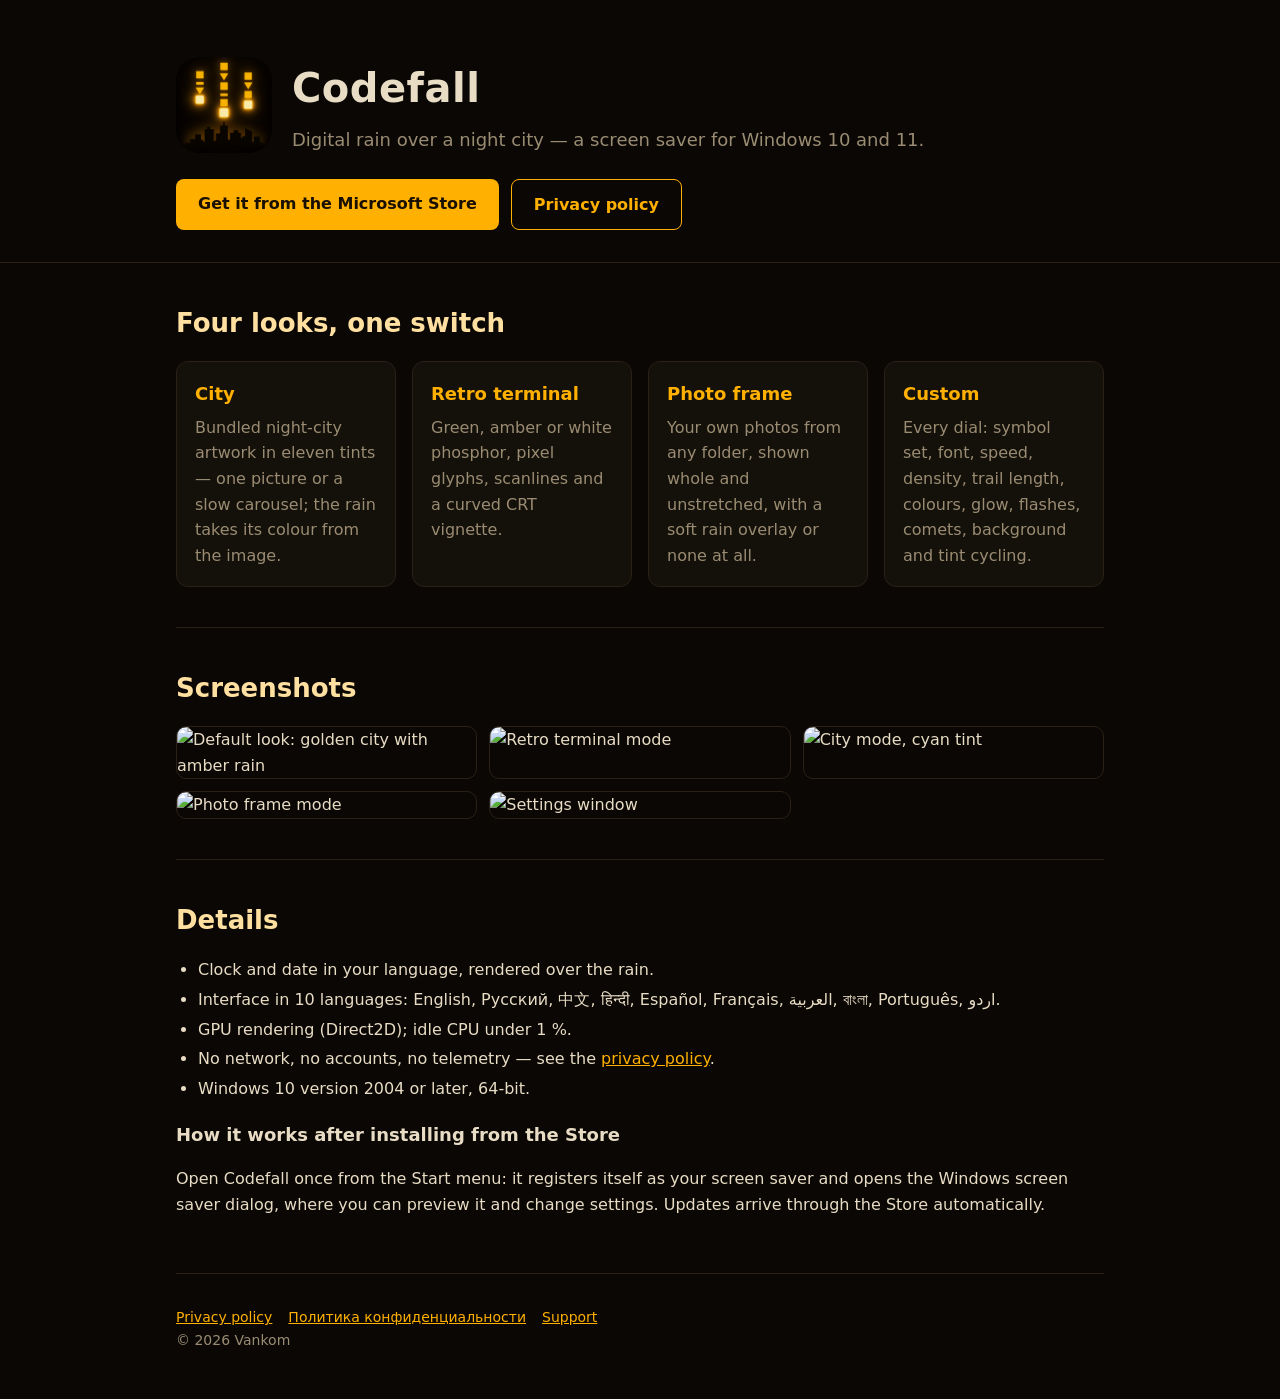
==== index.html @ 7b621c86 "Сайт Codefall: страница продукта и политика конфиденциальности (en, ru)" ====
<!DOCTYPE html>
<html lang="en">
<head>
  <meta charset="utf-8">
  <meta name="viewport" content="width=device-width, initial-scale=1">
  <title>Codefall — matrix rain screen saver for Windows</title>
  <meta name="description" content="Codefall is a Windows screen saver: glowing digital rain over a night city, a retro terminal, a photo frame with your own pictures, and a clock. Free in the Microsoft Store.">
  <link rel="icon" type="image/png" href="icon.png">
  <link rel="stylesheet" href="style.css">
</head>
<body>
  <header>
    <div class="wrap">
      <div class="brand">
        <img src="icon.png" alt="Codefall icon">
        <div>
          <h1>Codefall</h1>
          <p class="tagline">Digital rain over a night city — a screen saver for Windows 10 and 11.</p>
        </div>
      </div>
      <div class="cta">
        <a class="btn" href="https://apps.microsoft.com/detail/9N5ZNNKSW9VD">Get it from the Microsoft Store</a>
        <a class="btn secondary" href="privacy.html">Privacy policy</a>
      </div>
    </div>
  </header>

  <main class="wrap">
    <section>
      <h2>Four looks, one switch</h2>
      <div class="modes">
        <div class="mode"><h3>City</h3><p>Bundled night-city artwork in eleven tints — one picture or a slow carousel; the rain takes its colour from the image.</p></div>
        <div class="mode"><h3>Retro terminal</h3><p>Green, amber or white phosphor, pixel glyphs, scanlines and a curved CRT vignette.</p></div>
        <div class="mode"><h3>Photo frame</h3><p>Your own photos from any folder, shown whole and unstretched, with a soft rain overlay or none at all.</p></div>
        <div class="mode"><h3>Custom</h3><p>Every dial: symbol set, font, speed, density, trail length, colours, glow, flashes, comets, background and tint cycling.</p></div>
      </div>
    </section>

    <section>
      <h2>Screenshots</h2>
      <div class="shots">
        <img src="screens/en/01-default.png" alt="Default look: golden city with amber rain">
        <img src="screens/en/02-retro.png" alt="Retro terminal mode">
        <img src="screens/en/03-city.png" alt="City mode, cyan tint">
        <img src="screens/en/04-frame.png" alt="Photo frame mode">
        <img src="screens/en/05-settings.png" alt="Settings window">
      </div>
    </section>

    <section>
      <h2>Details</h2>
      <ul>
        <li>Clock and date in your language, rendered over the rain.</li>
        <li>Interface in 10 languages: English, Русский, 中文, हिन्दी, Español, Français, العربية, বাংলা, Português, اردو.</li>
        <li>GPU rendering (Direct2D); idle CPU under 1 %.</li>
        <li>No network, no accounts, no telemetry — see the <a href="privacy.html">privacy policy</a>.</li>
        <li>Windows 10 version 2004 or later, 64-bit.</li>
      </ul>
      <h3>How it works after installing from the Store</h3>
      <p>Open Codefall once from the Start menu: it registers itself as your screen saver and opens the Windows screen saver dialog, where you can preview it and change settings. Updates arrive through the Store automatically.</p>
    </section>
  </main>

  <footer>
    <div class="wrap">
      <nav><a href="privacy.html">Privacy policy</a><a href="privacy.ru.html">Политика конфиденциальности</a><a href="https://github.com/VladimirKokhnenko/codefall/issues">Support</a></nav>
      © 2026 Vankom
    </div>
  </footer>
</body>
</html>
---- style.css ----
:root {
  --bg: #0a0704;
  --panel: #14100a;
  --text: #e8dcc4;
  --muted: #9a8c72;
  --amber: #ffb000;
  --amber-light: #ffe0a0;
  --line: #2a2116;
}
* { box-sizing: border-box; }
html, body { margin: 0; padding: 0; }
body {
  background: var(--bg);
  color: var(--text);
  font: 16px/1.6 "Segoe UI", system-ui, -apple-system, sans-serif;
}
a { color: var(--amber); }
a:hover { color: var(--amber-light); }
.wrap { max-width: 960px; margin: 0 auto; padding: 0 16px; }
header { padding: 56px 0 32px; border-bottom: 1px solid var(--line); }
header .brand { display: flex; align-items: center; gap: 20px; }
header img { width: 96px; height: 96px; border-radius: 22px; }
header h1 { margin: 0; font-size: 40px; letter-spacing: 0.5px; }
header p.tagline { margin: 6px 0 0; color: var(--muted); font-size: 18px; }
.cta { margin-top: 24px; display: flex; gap: 12px; flex-wrap: wrap; }
.btn {
  display: inline-block; padding: 12px 22px; border-radius: 8px; text-decoration: none; font-weight: 600;
  background: var(--amber); color: #1a1000;
}
.btn:hover { background: var(--amber-light); color: #1a1000; }
.btn.secondary { background: transparent; color: var(--amber); border: 1px solid var(--amber); }
main section { padding: 40px 0; border-bottom: 1px solid var(--line); }
h2 { font-size: 26px; margin: 0 0 16px; color: var(--amber-light); }
h3 { font-size: 18px; margin: 20px 0 6px; }
.modes { display: grid; grid-template-columns: repeat(auto-fit, minmax(210px, 1fr)); gap: 16px; }
.mode { background: var(--panel); border: 1px solid var(--line); border-radius: 12px; padding: 18px; }
.mode h3 { margin-top: 0; color: var(--amber); }
.mode p { margin: 0; color: var(--muted); }
.shots { display: grid; grid-template-columns: repeat(auto-fit, minmax(280px, 1fr)); gap: 12px; }
.shots img { width: 100%; border-radius: 10px; border: 1px solid var(--line); display: block; }
ul { padding-left: 22px; }
li { margin: 4px 0; }
footer { padding: 32px 0 48px; color: var(--muted); font-size: 14px; }
footer nav a { margin-right: 16px; }
.lang { float: right; font-size: 14px; }
article h2 { margin-top: 28px; }
code { background: var(--panel); padding: 1px 6px; border-radius: 4px; font-size: 14px; }
@media (max-width: 600px) {
  header h1 { font-size: 30px; }
  header img { width: 72px; height: 72px; }
}
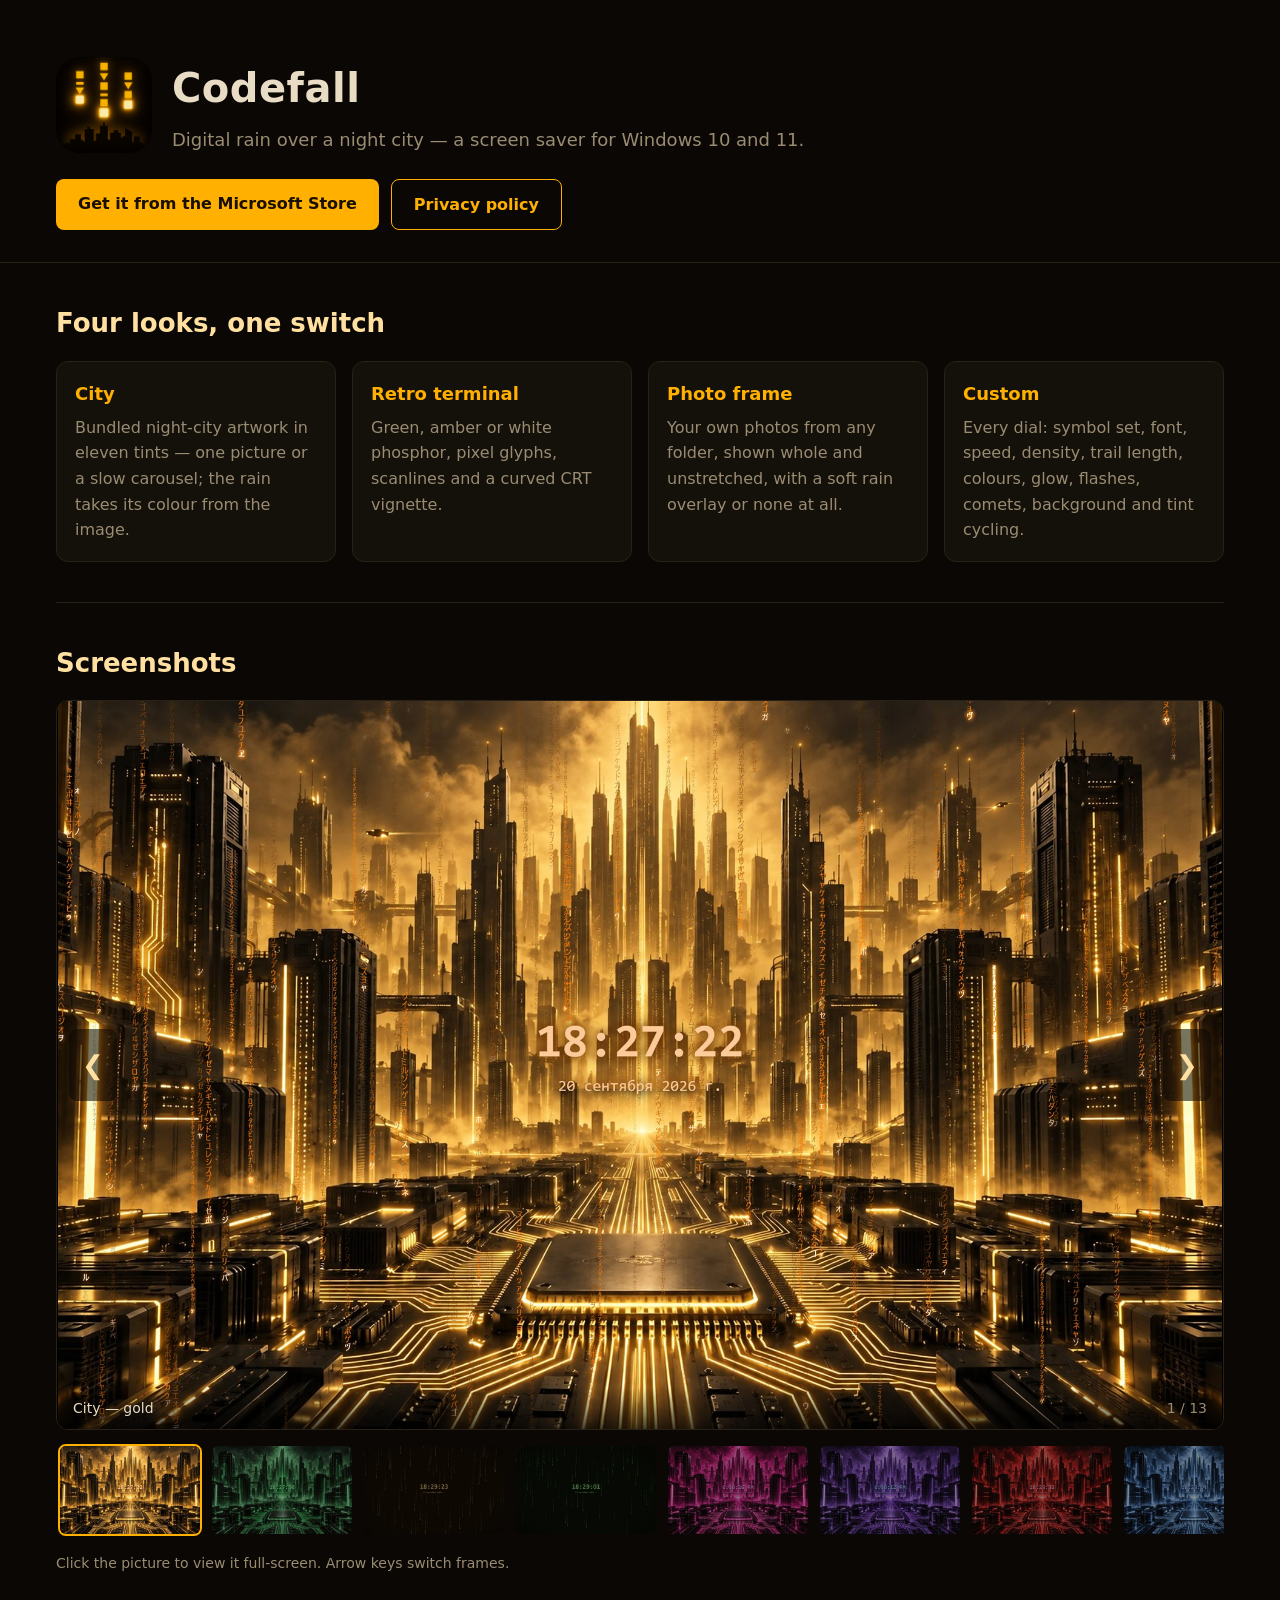
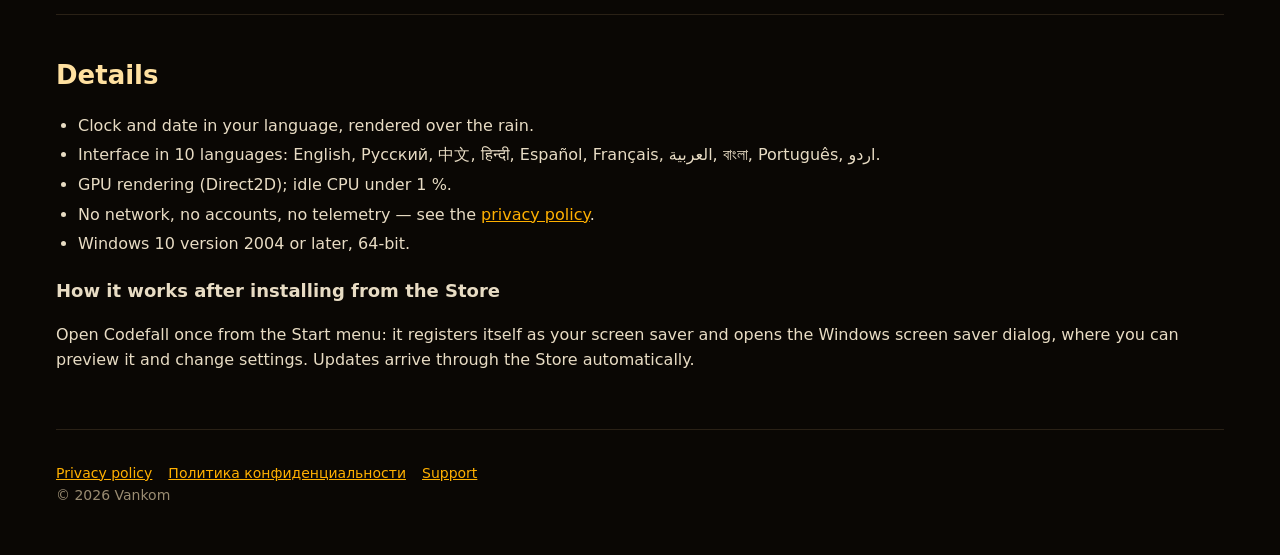
==== commit d75fd9f0: "Карусель скриншотов: 13 кадров, миниатюры, полноэкранный просмотр" ====
--- a/index.html
+++ b/index.html
@@ -36,15 +36,32 @@
       </div>
     </section>
 
-    <section>
+    <section id="screenshots">
       <h2>Screenshots</h2>
-      <div class="shots">
-        <img src="screens/en/01-default.png" alt="Default look: golden city with amber rain">
-        <img src="screens/en/02-retro.png" alt="Retro terminal mode">
-        <img src="screens/en/03-city.png" alt="City mode, cyan tint">
-        <img src="screens/en/04-frame.png" alt="Photo frame mode">
-        <img src="screens/en/05-settings.png" alt="Settings window">
+      <div class="carousel" data-count="13">
+        <div class="stage">
+          <button class="nav prev" aria-label="Previous">&#10094;</button>
+          <img class="main" src="screens/01.jpg" alt="City — gold">
+          <button class="nav next" aria-label="Next">&#10095;</button>
+          <div class="caption"><span class="cap">City — gold</span><span class="counter">1 / 13</span></div>
+        </div>
+        <div class="thumbs">
+        <button class="thumb" data-i="0" aria-label="City — gold"><img src="screens/thumbs/01.jpg" alt="City — gold" loading="lazy"></button>
+        <button class="thumb" data-i="1" aria-label="City — green"><img src="screens/thumbs/02.jpg" alt="City — green" loading="lazy"></button>
+        <button class="thumb" data-i="2" aria-label="Retro terminal — amber"><img src="screens/thumbs/03.jpg" alt="Retro terminal — amber" loading="lazy"></button>
+        <button class="thumb" data-i="3" aria-label="Retro terminal — green"><img src="screens/thumbs/04.jpg" alt="Retro terminal — green" loading="lazy"></button>
+        <button class="thumb" data-i="4" aria-label="City — magenta"><img src="screens/thumbs/05.jpg" alt="City — magenta" loading="lazy"></button>
+        <button class="thumb" data-i="5" aria-label="City — purple"><img src="screens/thumbs/06.jpg" alt="City — purple" loading="lazy"></button>
+        <button class="thumb" data-i="6" aria-label="City — red"><img src="screens/thumbs/07.jpg" alt="City — red" loading="lazy"></button>
+        <button class="thumb" data-i="7" aria-label="City — blue"><img src="screens/thumbs/08.jpg" alt="City — blue" loading="lazy"></button>
+        <button class="thumb" data-i="8" aria-label="Retro terminal — white"><img src="screens/thumbs/09.jpg" alt="Retro terminal — white" loading="lazy"></button>
+        <button class="thumb" data-i="9" aria-label="City — monochrome"><img src="screens/thumbs/10.jpg" alt="City — monochrome" loading="lazy"></button>
+        <button class="thumb" data-i="10" aria-label="Photo frame"><img src="screens/thumbs/11.jpg" alt="Photo frame" loading="lazy"></button>
+        <button class="thumb" data-i="11" aria-label="Photo frame"><img src="screens/thumbs/12.jpg" alt="Photo frame" loading="lazy"></button>
+        <button class="thumb" data-i="12" aria-label="Photo frame"><img src="screens/thumbs/13.jpg" alt="Photo frame" loading="lazy"></button>
+        </div>
       </div>
+      <p class="hint">Click the picture to view it full-screen. Arrow keys switch frames.</p>
     </section>
 
     <section>
@@ -61,11 +78,43 @@
     </section>
   </main>
 
+  <div class="lightbox" hidden><img alt=""><button class="close" aria-label="Close">&#10005;</button></div>
+
   <footer>
     <div class="wrap">
       <nav><a href="privacy.html">Privacy policy</a><a href="privacy.ru.html">Политика конфиденциальности</a><a href="https://github.com/VladimirKokhnenko/codefall/issues">Support</a></nav>
       © 2026 Vankom
     </div>
   </footer>
+  <script>
+    (function () {
+      var caps = ["City — gold", "City — green", "Retro terminal — amber", "Retro terminal — green", "City — magenta", "City — purple", "City — red", "City — blue", "Retro terminal — white", "City — monochrome", "Photo frame", "Photo frame", "Photo frame"];
+      var c = document.querySelector(".carousel"), main = c.querySelector(".main"), cap = c.querySelector(".cap"),
+          counter = c.querySelector(".counter"), thumbs = Array.prototype.slice.call(c.querySelectorAll(".thumb")),
+          lb = document.querySelector(".lightbox"), lbImg = lb.querySelector("img"), i = 0;
+      function src(n) { return "screens/" + ("0" + (n + 1)).slice(-2) + ".jpg"; }
+      function show(n) {
+        i = (n + caps.length) % caps.length;
+        main.src = src(i); main.alt = caps[i]; cap.textContent = caps[i]; counter.textContent = (i + 1) + " / " + caps.length;
+        thumbs.forEach(function (t, k) { t.classList.toggle("active", k === i); });
+        thumbs[i].scrollIntoView({ block: "nearest", inline: "center", behavior: "smooth" });
+        if (!lb.hidden) { lbImg.src = src(i); lbImg.alt = caps[i]; }
+      }
+      c.querySelector(".prev").addEventListener("click", function () { show(i - 1); });
+      c.querySelector(".next").addEventListener("click", function () { show(i + 1); });
+      thumbs.forEach(function (t) { t.addEventListener("click", function () { show(+t.dataset.i); }); });
+      main.addEventListener("click", function () { lbImg.src = src(i); lbImg.alt = caps[i]; lb.hidden = false; document.body.style.overflow = "hidden"; });
+      function closeLb() { lb.hidden = true; document.body.style.overflow = ""; }
+      lb.querySelector(".close").addEventListener("click", closeLb);
+      lb.addEventListener("click", function (e) { if (e.target === lb) closeLb(); });
+      document.addEventListener("keydown", function (e) {
+        if (e.key === "ArrowLeft") show(i - 1); else if (e.key === "ArrowRight") show(i + 1); else if (e.key === "Escape") closeLb();
+      });
+      var x0 = null;
+      main.addEventListener("touchstart", function (e) { x0 = e.touches[0].clientX; }, { passive: true });
+      main.addEventListener("touchend", function (e) { if (x0 === null) return; var dx = e.changedTouches[0].clientX - x0; if (Math.abs(dx) > 40) show(dx < 0 ? i + 1 : i - 1); x0 = null; });
+      show(0);
+    })();
+  </script>
 </body>
 </html>
--- a/style.css
+++ b/style.css
@@ -16,7 +16,7 @@
 }
 a { color: var(--amber); }
 a:hover { color: var(--amber-light); }
-.wrap { max-width: 960px; margin: 0 auto; padding: 0 16px; }
+.wrap { max-width: 1200px; margin: 0 auto; padding: 0 16px; }
 header { padding: 56px 0 32px; border-bottom: 1px solid var(--line); }
 header .brand { display: flex; align-items: center; gap: 20px; }
 header img { width: 96px; height: 96px; border-radius: 22px; }
@@ -36,8 +36,32 @@
 .mode { background: var(--panel); border: 1px solid var(--line); border-radius: 12px; padding: 18px; }
 .mode h3 { margin-top: 0; color: var(--amber); }
 .mode p { margin: 0; color: var(--muted); }
-.shots { display: grid; grid-template-columns: repeat(auto-fit, minmax(280px, 1fr)); gap: 12px; }
-.shots img { width: 100%; border-radius: 10px; border: 1px solid var(--line); display: block; }
+/* carousel */
+.carousel { user-select: none; }
+.stage { position: relative; background: #000; border: 1px solid var(--line); border-radius: 12px; overflow: hidden; aspect-ratio: 16 / 10; }
+.stage .main { width: 100%; height: 100%; object-fit: contain; display: block; cursor: zoom-in; }
+.nav {
+  position: absolute; top: 50%; transform: translateY(-50%); width: 48px; height: 72px; border: 0; border-radius: 8px;
+  background: rgba(10, 7, 4, 0.55); color: var(--amber-light); font-size: 26px; cursor: pointer; transition: background .15s;
+}
+.nav:hover { background: rgba(255, 176, 0, 0.35); }
+.nav.prev { left: 12px; } .nav.next { right: 12px; }
+.caption {
+  position: absolute; left: 0; right: 0; bottom: 0; display: flex; justify-content: space-between; padding: 10px 16px;
+  background: linear-gradient(transparent, rgba(0, 0, 0, 0.75)); color: var(--text); font-size: 14px; pointer-events: none;
+}
+.caption .counter { color: var(--muted); }
+.thumbs { display: flex; gap: 8px; margin-top: 10px; overflow-x: auto; padding: 4px 2px 8px; scrollbar-width: thin; scrollbar-color: var(--line) transparent; }
+.thumb { flex: 0 0 auto; width: 144px; padding: 0; border: 2px solid transparent; border-radius: 8px; background: none; cursor: pointer; opacity: .55; transition: opacity .15s, border-color .15s; }
+.thumb img { display: block; width: 100%; border-radius: 6px; }
+.thumb:hover { opacity: .9; }
+.thumb.active { opacity: 1; border-color: var(--amber); }
+.hint { color: var(--muted); font-size: 14px; margin: 8px 0 0; }
+.lightbox { position: fixed; inset: 0; background: rgba(0, 0, 0, 0.94); display: flex; align-items: center; justify-content: center; z-index: 10; }
+.lightbox[hidden] { display: none; }
+.lightbox img { max-width: 100vw; max-height: 100vh; object-fit: contain; }
+.lightbox .close { position: absolute; top: 16px; right: 20px; width: 44px; height: 44px; border: 0; border-radius: 22px; background: rgba(255,255,255,0.1); color: #fff; font-size: 20px; cursor: pointer; }
+.lightbox .close:hover { background: rgba(255, 176, 0, 0.4); }
 ul { padding-left: 22px; }
 li { margin: 4px 0; }
 footer { padding: 32px 0 48px; color: var(--muted); font-size: 14px; }
@@ -48,4 +72,6 @@
 @media (max-width: 600px) {
   header h1 { font-size: 30px; }
   header img { width: 72px; height: 72px; }
+  .nav { width: 36px; height: 56px; font-size: 20px; }
+  .thumb { width: 96px; }
 }
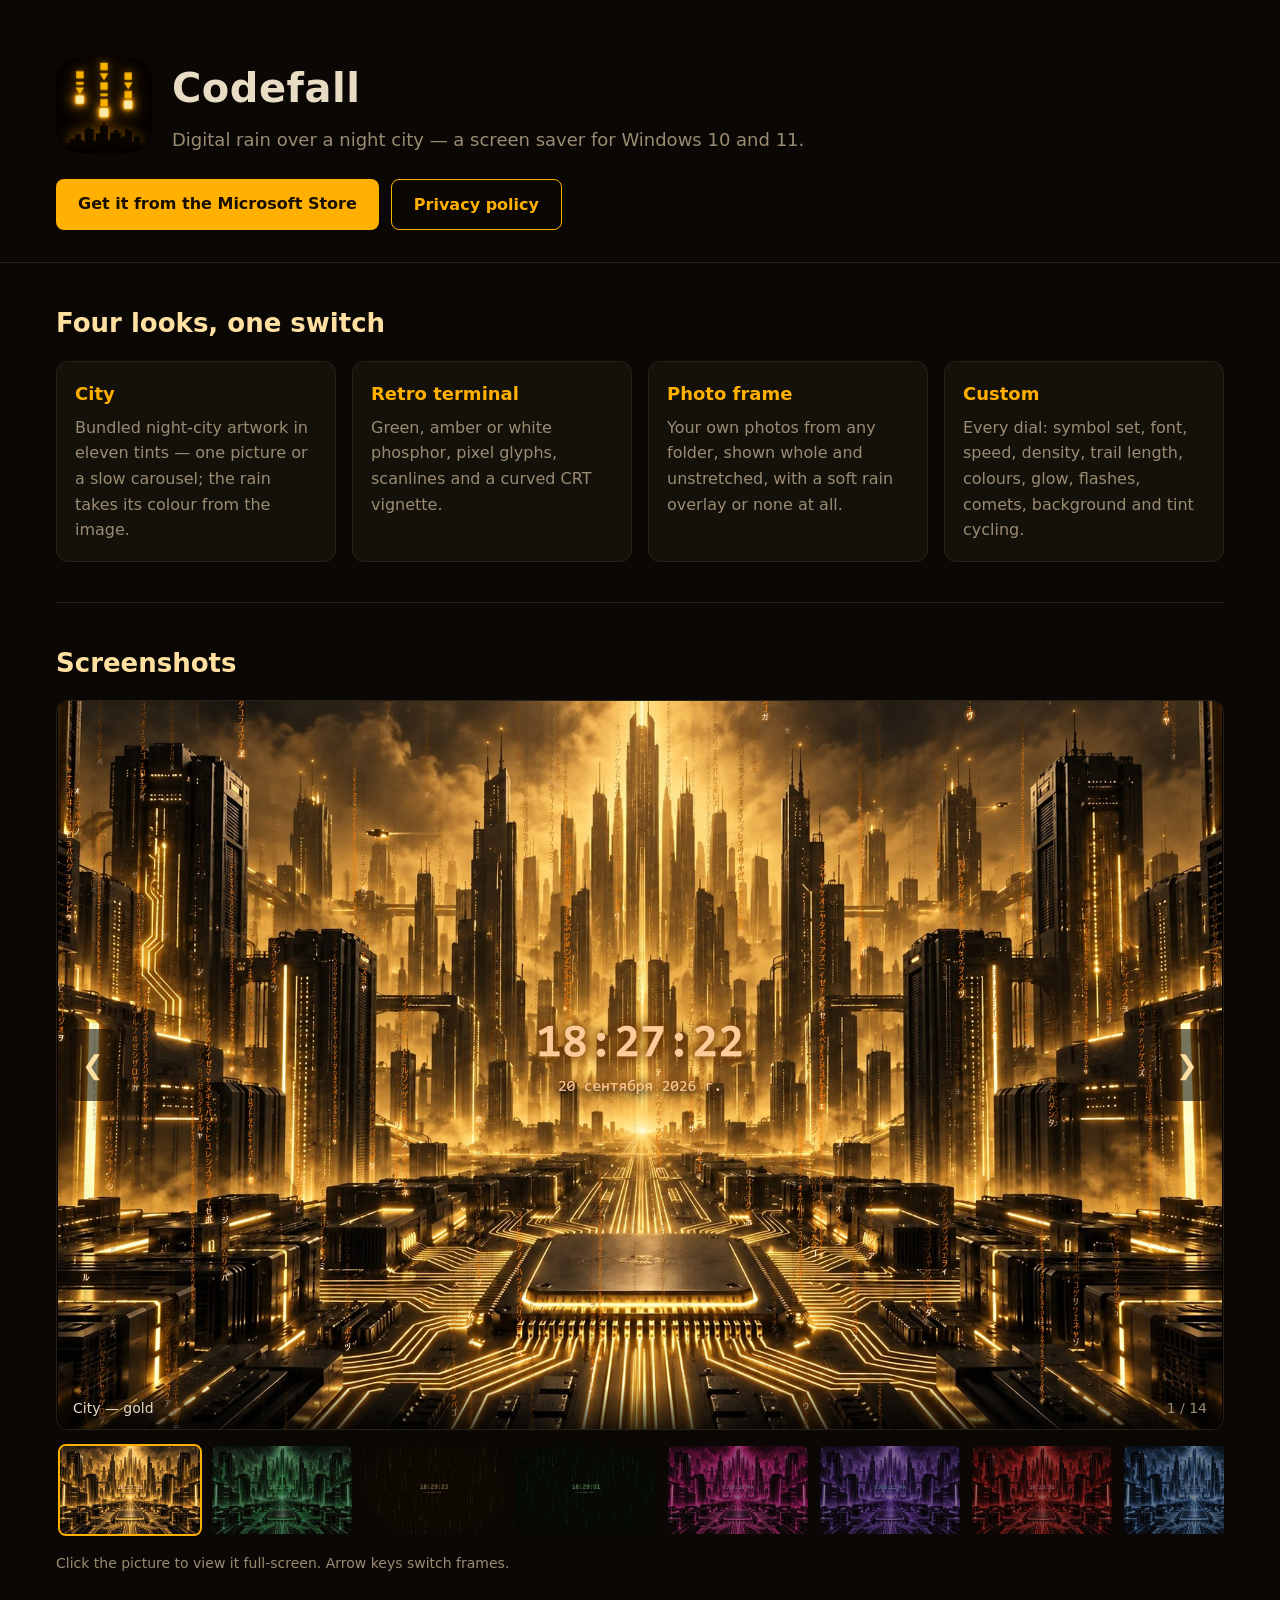
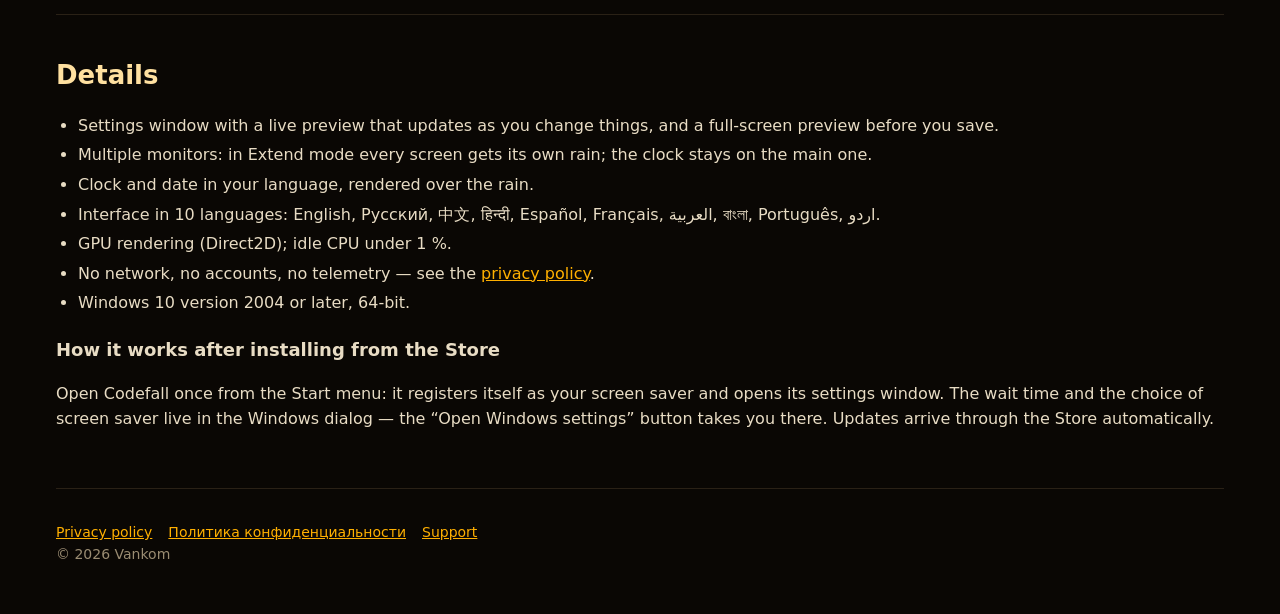
==== commit c5a2011e: "Сайт под 1.3.0: окно настроек, несколько мониторов, новый первый запуск - Карусель: 14-й кадр — окно" ====
--- a/index.html
+++ b/index.html
@@ -38,12 +38,12 @@
 
     <section id="screenshots">
       <h2>Screenshots</h2>
-      <div class="carousel" data-count="13">
+      <div class="carousel" data-count="14">
         <div class="stage">
           <button class="nav prev" aria-label="Previous">&#10094;</button>
           <img class="main" src="screens/01.jpg" alt="City — gold">
           <button class="nav next" aria-label="Next">&#10095;</button>
-          <div class="caption"><span class="cap">City — gold</span><span class="counter">1 / 13</span></div>
+          <div class="caption"><span class="cap">City — gold</span><span class="counter">1 / 14</span></div>
         </div>
         <div class="thumbs">
         <button class="thumb" data-i="0" aria-label="City — gold"><img src="screens/thumbs/01.jpg" alt="City — gold" loading="lazy"></button>
@@ -59,6 +59,7 @@
         <button class="thumb" data-i="10" aria-label="Photo frame"><img src="screens/thumbs/11.jpg" alt="Photo frame" loading="lazy"></button>
         <button class="thumb" data-i="11" aria-label="Photo frame"><img src="screens/thumbs/12.jpg" alt="Photo frame" loading="lazy"></button>
         <button class="thumb" data-i="12" aria-label="Photo frame"><img src="screens/thumbs/13.jpg" alt="Photo frame" loading="lazy"></button>
+        <button class="thumb" data-i="13" aria-label="Settings — live preview"><img src="screens/thumbs/14.jpg" alt="Settings — live preview" loading="lazy"></button>
         </div>
       </div>
       <p class="hint">Click the picture to view it full-screen. Arrow keys switch frames.</p>
@@ -67,6 +68,8 @@
     <section>
       <h2>Details</h2>
       <ul>
+        <li>Settings window with a live preview that updates as you change things, and a full-screen preview before you save.</li>
+        <li>Multiple monitors: in Extend mode every screen gets its own rain; the clock stays on the main one.</li>
         <li>Clock and date in your language, rendered over the rain.</li>
         <li>Interface in 10 languages: English, Русский, 中文, हिन्दी, Español, Français, العربية, বাংলা, Português, اردو.</li>
         <li>GPU rendering (Direct2D); idle CPU under 1 %.</li>
@@ -74,7 +77,7 @@
         <li>Windows 10 version 2004 or later, 64-bit.</li>
       </ul>
       <h3>How it works after installing from the Store</h3>
-      <p>Open Codefall once from the Start menu: it registers itself as your screen saver and opens the Windows screen saver dialog, where you can preview it and change settings. Updates arrive through the Store automatically.</p>
+      <p>Open Codefall once from the Start menu: it registers itself as your screen saver and opens its settings window. The wait time and the choice of screen saver live in the Windows dialog — the “Open Windows settings” button takes you there. Updates arrive through the Store automatically.</p>
     </section>
   </main>
 
@@ -88,7 +91,7 @@
   </footer>
   <script>
     (function () {
-      var caps = ["City — gold", "City — green", "Retro terminal — amber", "Retro terminal — green", "City — magenta", "City — purple", "City — red", "City — blue", "Retro terminal — white", "City — monochrome", "Photo frame", "Photo frame", "Photo frame"];
+      var caps = ["City — gold", "City — green", "Retro terminal — amber", "Retro terminal — green", "City — magenta", "City — purple", "City — red", "City — blue", "Retro terminal — white", "City — monochrome", "Photo frame", "Photo frame", "Photo frame", "Settings — live preview"];
       var c = document.querySelector(".carousel"), main = c.querySelector(".main"), cap = c.querySelector(".cap"),
           counter = c.querySelector(".counter"), thumbs = Array.prototype.slice.call(c.querySelectorAll(".thumb")),
           lb = document.querySelector(".lightbox"), lbImg = lb.querySelector("img"), i = 0;
